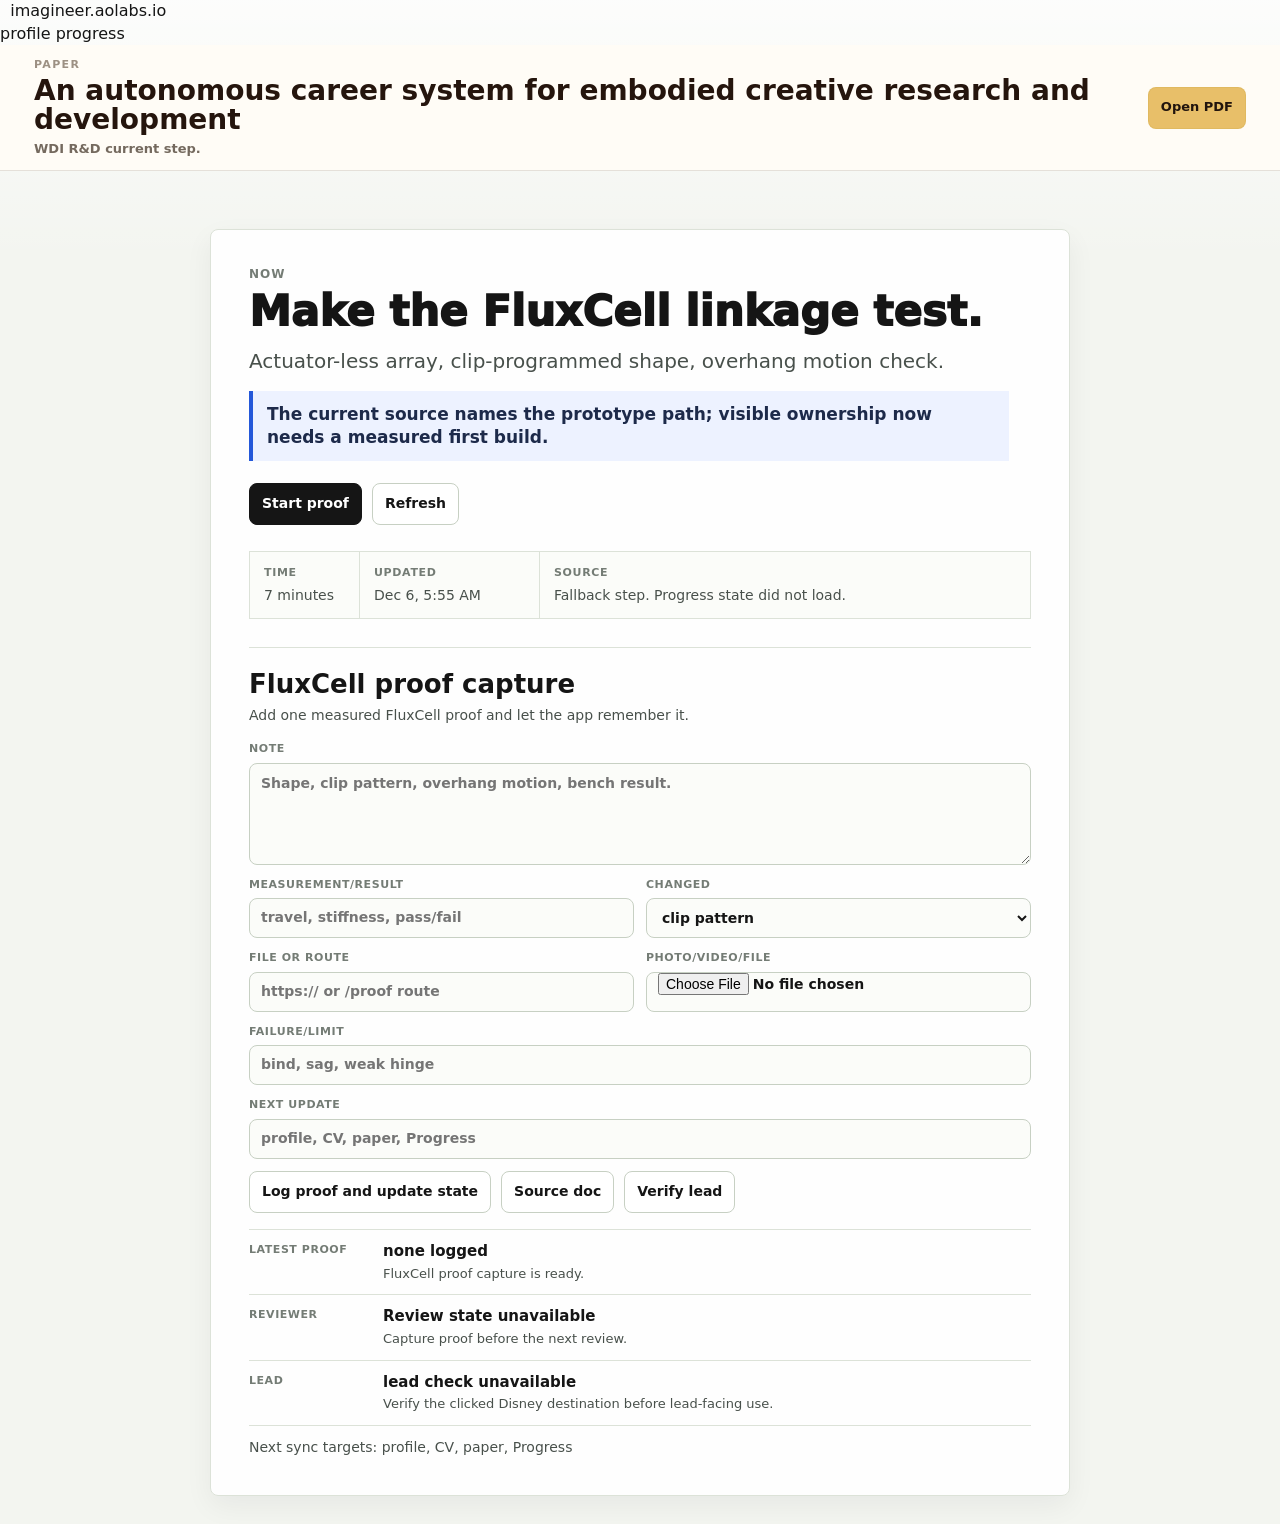
==== index.html @ 57a81f40 "Add Imagineer proof capture flow" ====
<!doctype html>
<html lang="en">
<head>
  <meta charset="utf-8">
  <meta name="viewport" content="width=device-width, initial-scale=1">
  <title>imagineer.aolabs.io</title>
  <meta name="description" content="One current proof action linking Alan's WDI R&D trajectory, money path, and car target.">
  <link rel="canonical" href="https://imagineer.aolabs.io/">
  <meta property="og:type" content="website">
  <meta property="og:site_name" content="AO Labs">
  <meta property="og:title" content="imagineer">
  <meta property="og:description" content="One current proof action linking Alan's WDI R&D path, money path, and car target.">
  <meta property="og:url" content="https://imagineer.aolabs.io/">
  <meta property="og:image" content="https://aolabs.io/previews/imagineer-20260612.png">
  <meta property="og:image:secure_url" content="https://aolabs.io/previews/imagineer-20260612.png">
  <meta property="og:image:type" content="image/png">
  <meta property="og:image:width" content="1200">
  <meta property="og:image:height" content="630">
  <meta property="og:image:alt" content="imagineer preview card.">
  <meta name="twitter:card" content="summary_large_image">
  <meta name="twitter:title" content="imagineer">
  <meta name="twitter:description" content="One current proof action linking Alan's WDI R&D path, money path, and car target.">
  <meta name="twitter:image" content="https://aolabs.io/previews/imagineer-20260612.png">
  <meta name="twitter:image:alt" content="imagineer preview card.">
  <link rel="icon" href="https://aolabs.io/icons/imagineer.svg?v=20260523-tab-icons" type="image/svg+xml">
  <link rel="stylesheet" href="https://aolabs.io/suite-header.css?v=20260516-suite-bloom">
  <link rel="stylesheet" href="./styles.css?v=20260625-proof-capture">
</head>
<body>
  <header class="suite-topbar" aria-label="imagineer navigation">
    <div class="suite-brand-cluster">
      <a class="suite-ao-home" href="https://aolabs.io/" aria-label="aolabs.io">
        <img src="https://aolabs.io/marks/ao-ink.svg?v=20260516-suite-bloom" alt="">
      </a>
      <a href="/" class="suite-app-brand" aria-label="imagineer home">
        <img class="suite-app-mark" src="https://aolabs.io/icons/imagineer.svg?v=20260509-imagineer-castle" alt="">
        <span class="suite-app-name">imagineer.aolabs.io</span>
      </a>
    </div>
    <div class="suite-topbar-actions" aria-label="imagineer actions">
      <a href="./profile.html">profile</a>
      <a href="https://progress.aolabs.io/">progress</a>
    </div>
  </header>

  <header class="paper-strip" aria-label="imagineer paper">
    <div class="paper-copy">
      <span>Paper</span>
      <strong>An autonomous career system for embodied creative research and development</strong>
      <p>WDI R&amp;D current step.</p>
    </div>
    <div class="paper-actions">
      <a class="button-link paper-button primary" href="/paper.pdf" download>Open PDF</a>
    </div>
  </header>

  <main class="shell step-shell">

    <section class="panel single-step" aria-labelledby="step-title">
      <p class="kicker">Now</p>
      <h1 id="step-title">Loading current step.</h1>
      <p id="step-body" class="step-copy">Reading Progress and Imagineer state.</p>
      <p id="step-why" class="step-why" hidden></p>
      <div class="step-actions">
        <a id="step-link" class="button-link" href="https://docs.google.com/document/d/1Ffi51WavVvaFBUQX37AbFQ4ZKGEkRlGl-NRcOVQP03c/edit">Open doc</a>
        <button id="refresh" type="button">Refresh</button>
      </div>
      <dl class="step-meta" id="step-meta" aria-label="Current basis" hidden>
        <div>
          <dt>Time</dt>
          <dd id="step-time"></dd>
        </div>
        <div>
          <dt>Updated</dt>
          <dd id="step-updated"></dd>
        </div>
        <div>
          <dt>Source</dt>
          <dd id="step-source"></dd>
        </div>
      </dl>
      <section id="life-loop" class="life-loop" aria-labelledby="life-loop-title" hidden>
        <h2 id="life-loop-title">Career proof, income path, car</h2>
        <p id="life-loop-summary"></p>
        <div id="life-loop-grid" class="life-loop-grid" aria-label="Career money car path"></div>
      </section>
      <section id="proof-capture" class="proof-capture" aria-labelledby="proof-capture-title">
        <div class="proof-capture-head">
          <h2 id="proof-capture-title">FluxCell proof capture</h2>
          <p id="proof-capture-status">Add one measured proof.</p>
        </div>
        <form id="proof-form" class="proof-form">
          <label>
            Note
            <textarea id="proof-note" rows="4" autocomplete="off" placeholder="Shape, clip pattern, overhang motion, bench result."></textarea>
          </label>
          <div class="proof-form-grid">
            <label>
              Measurement/result
              <input id="proof-measurement" autocomplete="off" placeholder="travel, stiffness, pass/fail">
            </label>
            <label>
              Changed
              <select id="proof-changed">
                <option value="clip pattern">clip pattern</option>
                <option value="overhang motion">overhang motion</option>
                <option value="shape">shape</option>
                <option value="fixture">fixture</option>
                <option value="failure mode">failure mode</option>
              </select>
            </label>
            <label>
              File or route
              <input id="proof-link" autocomplete="off" placeholder="https:// or /proof route">
            </label>
            <label>
              Photo/video/file
              <input id="proof-file" type="file" accept="image/*,video/mp4,video/quicktime,application/pdf,text/plain">
            </label>
          </div>
          <label>
            Failure/limit
            <input id="proof-failure" autocomplete="off" placeholder="bind, sag, weak hinge">
          </label>
          <label>
            Next update
            <input id="proof-next" autocomplete="off" placeholder="profile, CV, paper, Progress">
          </label>
          <div class="proof-actions">
            <button id="proof-submit" type="submit">Log proof and update state</button>
            <a id="proof-source-doc" class="button-link secondary" href="https://docs.google.com/document/d/1Ffi51WavVvaFBUQX37AbFQ4ZKGEkRlGl-NRcOVQP03c/edit">Source doc</a>
            <button id="lead-check" type="button">Verify lead</button>
          </div>
          <p id="proof-form-status" class="proof-form-status" aria-live="polite"></p>
        </form>
        <dl id="proof-state-rows" class="proof-state-rows" aria-label="Proof capture state"></dl>
        <p class="proof-sync">Next sync targets: <span id="proof-sync-targets">profile, CV, paper, Progress</span></p>
      </section>
    </section>
  </main>

  <script src="./app.js?v=20260625-proof-capture"></script>
</body>
</html>
---- styles.css ----
:root {
  color-scheme: light;
  --bg: #f3f5f0;
  --surface: #ffffff;
  --ink: #151515;
  --soft-ink: #48504b;
  --muted: #747c75;
  --line: #dce2d8;
  --line-strong: #c7d0c3;
  --accent: #2458d9;
  --accent-soft: #edf2ff;
  --ok: #24633e;
  --warn: #9b5a14;
  --radius: 8px;
  --max: 1060px;
}

* {
  box-sizing: border-box;
}

html {
  min-width: 0;
  overflow-x: hidden;
}

body {
  margin: 0;
  background:
    linear-gradient(180deg, rgba(255, 255, 255, .78), rgba(255, 255, 255, 0) 260px),
    var(--bg);
  color: var(--ink);
  font-family: Inter, ui-sans-serif, system-ui, -apple-system, BlinkMacSystemFont, "Segoe UI", sans-serif;
  line-height: 1.42;
  overflow-x: hidden;
}

body,
.shell,
.panel,
.packet {
  max-width: 100vw;
}

.suite-topbar {
  position: relative !important;
  top: auto !important;
}

a {
  color: inherit;
  text-decoration: none;
}

button,
a {
  -webkit-tap-highlight-color: transparent;
}

h1,
h2,
p,
dl,
dd {
  margin: 0;
}

.shell {
  width: min(calc(100vw - 34px), var(--max));
  margin: 0 auto;
  padding: 14px 0 28px;
}

.step-shell {
  --max: 860px;
}

.paper-strip {
  position: relative;
  z-index: 8;
  display: grid;
  grid-template-columns: minmax(0, 1fr) auto;
  align-items: center;
  gap: 22px;
  padding: 12px clamp(16px, 3vw, 34px);
  border-bottom: 1px solid rgba(92, 78, 62, .16);
  background: rgba(255, 252, 246, .98);
  color: #25150d;
}

.paper-copy {
  min-width: 0;
}

.paper-strip .paper-copy {
  max-width: 100%;
  margin-top: 0;
}

.paper-copy span {
  display: block;
  margin-bottom: 4px;
  color: rgba(95, 78, 59, .62);
  font-size: 11px;
  font-weight: 900;
  letter-spacing: .12em;
  text-transform: uppercase;
}

.paper-copy strong {
  display: block;
  color: #25150d;
  font-size: 28px;
  line-height: 1.02;
  overflow-wrap: anywhere;
}

.paper-copy p {
  max-width: min(100%, 840px);
  margin: 6px 0 0;
  color: rgba(63, 48, 35, .72);
  font-size: 13px;
  font-weight: 650;
  line-height: 1.35;
  white-space: normal;
  overflow-wrap: anywhere;
}

.paper-button.primary {
  min-height: 42px;
  border-color: rgba(214, 176, 86, .46);
  background: #e8bf69;
  color: #21140d;
  font-size: 13px;
  white-space: nowrap;
}

.topbar {
  min-height: 48px;
  display: flex;
  align-items: center;
  justify-content: space-between;
  gap: 16px;
}

.brand {
  min-width: 0;
  display: inline-flex;
  align-items: center;
  gap: 10px;
  color: var(--soft-ink);
  font-size: 14px;
  font-weight: 850;
}

.brand-row {
  min-width: 0;
  display: flex;
  align-items: center;
  gap: 10px;
}

.brand img {
  width: 32px;
  height: 32px;
  display: block;
  border-radius: var(--radius);
}

.actions,
.paper-actions {
  min-width: 0;
  display: flex;
  align-items: center;
  gap: 8px;
}

button,
.button-link {
  min-width: 0;
  max-width: 100%;
  min-height: 36px;
  display: inline-flex;
  align-items: center;
  justify-content: center;
  padding: 0 12px;
  border: 1px solid var(--line-strong);
  border-radius: var(--radius);
  background: var(--surface);
  color: var(--ink);
  font: inherit;
  font-size: 14px;
  font-weight: 800;
  cursor: pointer;
  white-space: normal;
  overflow-wrap: anywhere;
}

button:disabled {
  opacity: .58;
  cursor: wait;
}

.button-link {
  background: var(--ink);
  border-color: var(--ink);
  color: #fff;
}

.button-link.secondary {
  background: var(--surface);
  border-color: var(--line-strong);
  color: var(--ink);
}

.button-link.ao-home {
  width: 38px;
  padding: 0;
  border-color: transparent;
  background: transparent;
  box-shadow: none;
}

.button-link.ao-home img {
  width: 38px;
  height: 38px;
  display: block;
}

.panel {
  margin-top: 14px;
  padding: 22px;
  border: 1px solid var(--line);
  border-radius: var(--radius);
  background: rgba(255, 255, 255, .92);
  box-shadow: 0 10px 28px rgba(17, 24, 39, .055);
  overflow: hidden;
}

.panel * {
  min-width: 0;
}

.command-panel {
  padding: clamp(20px, 3vw, 28px);
}

.single-step {
  margin-top: 44px;
  padding: clamp(24px, 4vw, 38px);
}

.single-step h1 {
  max-width: 780px;
  margin-top: 10px;
  font-size: clamp(30px, 3.5vw, 42px);
  line-height: 1.02;
}

.step-copy {
  max-width: 720px;
  margin-top: 14px;
  color: var(--soft-ink);
  font-size: clamp(17px, 1.7vw, 20px);
  line-height: 1.35;
}

.step-why {
  max-width: 760px;
  margin-top: 16px;
  padding: 12px 14px;
  border-left: 4px solid var(--accent);
  background: var(--accent-soft);
  color: #1d2a4a;
  font-size: clamp(15px, 1.35vw, 17px);
  font-weight: 750;
  line-height: 1.35;
}

.step-actions {
  display: flex;
  flex-wrap: wrap;
  gap: 10px;
  margin-top: 22px;
}

.step-actions .button-link,
.step-actions button {
  min-height: 42px;
}

.step-meta {
  display: grid;
  grid-template-columns: 110px minmax(130px, 180px) minmax(0, 1fr);
  gap: 0;
  margin-top: 26px;
  border-top: 1px solid var(--line);
  border-left: 1px solid var(--line);
}

.step-meta div {
  min-width: 0;
  padding: 13px 14px;
  border-right: 1px solid var(--line);
  border-bottom: 1px solid var(--line);
  background: #fbfcf9;
}

.step-meta dt {
  color: var(--muted);
  font-size: 11px;
  font-weight: 900;
  letter-spacing: .06em;
  text-transform: uppercase;
}

.step-meta dd {
  margin-top: 5px;
  color: var(--soft-ink);
  font-size: 14px;
  line-height: 1.35;
  overflow-wrap: anywhere;
}

.life-loop {
  margin-top: 28px;
  padding-top: 22px;
  border-top: 1px solid var(--line);
}

.life-loop h2 {
  max-width: 760px;
  font-size: clamp(20px, 2.1vw, 26px);
  line-height: 1.12;
}

.life-loop > p {
  max-width: 760px;
  margin-top: 8px;
  color: var(--soft-ink);
  font-size: 15px;
  line-height: 1.42;
}

.life-loop-grid {
  display: grid;
  grid-template-columns: repeat(2, minmax(0, 1fr));
  margin-top: 16px;
  border-top: 1px solid var(--line);
  border-left: 1px solid var(--line);
}

.life-loop-item {
  min-width: 0;
  padding: 14px 16px;
  border-right: 1px solid var(--line);
  border-bottom: 1px solid var(--line);
  background: rgba(251, 252, 249, .7);
}

.life-loop-item span {
  color: var(--muted);
  font-size: 11px;
  font-weight: 900;
  letter-spacing: .06em;
  text-transform: uppercase;
}

.life-loop-item strong {
  display: block;
  margin-top: 6px;
  color: var(--ink);
  font-size: 17px;
  line-height: 1.2;
  font-weight: 900;
  overflow-wrap: anywhere;
}

.life-loop-item p {
  margin-top: 6px;
  color: var(--soft-ink);
  font-size: 13px;
  line-height: 1.34;
  overflow-wrap: anywhere;
}

.proof-capture {
  margin-top: 28px;
  padding-top: 22px;
  border-top: 1px solid var(--line);
}

.proof-capture-head {
  display: grid;
  grid-template-columns: minmax(0, 1fr);
  gap: 7px;
}

.proof-capture h2 {
  max-width: 760px;
  font-size: clamp(20px, 2.1vw, 26px);
  line-height: 1.12;
}

.proof-capture-head p,
.proof-sync,
.proof-form-status {
  color: var(--soft-ink);
  font-size: 14px;
  line-height: 1.4;
  overflow-wrap: anywhere;
}

.proof-form {
  display: grid;
  gap: 12px;
  margin-top: 16px;
}

.proof-form label {
  display: grid;
  gap: 6px;
  color: var(--muted);
  font-size: 11px;
  font-weight: 900;
  letter-spacing: .05em;
  text-transform: uppercase;
}

.proof-form input,
.proof-form textarea,
.proof-form select {
  width: 100%;
  min-width: 0;
  border: 1px solid var(--line-strong);
  border-radius: var(--radius);
  background: #fbfcf9;
  color: var(--ink);
  font: inherit;
  font-size: 14px;
  font-weight: 650;
  letter-spacing: 0;
  text-transform: none;
}

.proof-form input,
.proof-form select {
  min-height: 40px;
  padding: 0 11px;
}

.proof-form textarea {
  resize: vertical;
  min-height: 96px;
  padding: 10px 11px;
}

.proof-form-grid {
  display: grid;
  grid-template-columns: repeat(2, minmax(0, 1fr));
  gap: 12px;
}

.proof-actions {
  display: flex;
  flex-wrap: wrap;
  gap: 10px;
  align-items: center;
}

.proof-actions button,
.proof-actions .button-link {
  min-height: 42px;
}

.proof-form-status:empty {
  display: none;
}

.proof-state-rows {
  display: grid;
  margin-top: 16px;
  border-top: 1px solid var(--line);
}

.proof-state-rows div {
  display: grid;
  grid-template-columns: 120px minmax(0, 1fr);
  gap: 14px;
  padding: 12px 0;
  border-bottom: 1px solid var(--line);
}

.proof-state-rows dt {
  color: var(--muted);
  font-size: 11px;
  font-weight: 900;
  letter-spacing: .05em;
  text-transform: uppercase;
}

.proof-state-rows dd {
  margin: 0;
  display: grid;
  gap: 4px;
}

.proof-state-rows strong {
  color: var(--ink);
  font-size: 15px;
  line-height: 1.25;
  overflow-wrap: anywhere;
}

.proof-state-rows span {
  color: var(--soft-ink);
  font-size: 13px;
  line-height: 1.35;
  overflow-wrap: anywhere;
}

.proof-sync {
  margin-top: 12px;
}

.hero-grid {
  display: grid;
  grid-template-columns: minmax(0, 1fr) minmax(190px, 230px);
  gap: clamp(18px, 3vw, 30px);
  align-items: start;
}

.readout-copy {
  max-width: min(100%, 880px);
  margin-top: 12px;
  color: var(--soft-ink);
  font-size: clamp(15px, 1.25vw, 18px);
  line-height: 1.4;
  overflow-wrap: anywhere;
  word-break: normal;
}

.readiness-card {
  display: grid;
  gap: 8px;
  padding: 14px;
  border: 1px solid var(--line);
  border-radius: var(--radius);
  background: #fbfcf9;
}

.readiness-card span,
.truth-grid span,
.lane-top span {
  color: var(--muted);
  font-size: 12px;
  font-weight: 900;
  letter-spacing: .06em;
  text-transform: uppercase;
}

.readiness-card strong {
  color: var(--accent);
  font-size: clamp(38px, 4.2vw, 54px);
  line-height: .92;
  font-weight: 950;
}

.readiness-card p,
.readiness-card small {
  color: var(--soft-ink);
  font-size: 13px;
  line-height: 1.3;
}

.truth-grid {
  display: grid;
  grid-template-columns: repeat(4, minmax(0, 1fr));
  gap: 0;
  margin-top: 22px;
  border-top: 1px solid var(--line);
  border-left: 1px solid var(--line);
}

.truth-grid article {
  min-width: 0;
  padding: 14px 16px;
  border-right: 1px solid var(--line);
  border-bottom: 1px solid var(--line);
  background: rgba(251, 252, 249, .64);
}

.truth-grid strong {
  display: block;
  margin-top: 8px;
  font-size: 20px;
  line-height: 1.15;
  font-weight: 920;
  overflow-wrap: anywhere;
}

.truth-grid p {
  margin-top: 6px;
  color: var(--soft-ink);
  font-size: 13px;
  line-height: 1.3;
  overflow-wrap: anywhere;
}

.lane-grid {
  display: grid;
  grid-template-columns: repeat(3, minmax(0, 1fr));
  gap: 14px;
}

.lane-card {
  min-width: 0;
  padding: 18px;
  border: 1px solid var(--line);
  border-radius: var(--radius);
  background: #fbfcf9;
}

.lane-card.thin {
  border-color: #d9c3a4;
}

.lane-card.building {
  border-color: #c9d3ea;
}

.lane-card.strong {
  border-color: #bdd4c4;
}

.lane-top {
  display: grid;
  grid-template-columns: minmax(0, 1fr) auto;
  gap: 12px;
  align-items: start;
}

.lane-top strong {
  color: var(--accent);
  font-size: 32px;
  line-height: .9;
  font-weight: 950;
}

.lane-card p {
  margin-top: 12px;
  color: var(--ink);
  font-size: 16px;
  font-weight: 780;
  line-height: 1.32;
  overflow-wrap: anywhere;
}

.lane-card dl {
  display: grid;
  gap: 12px;
  margin-top: 16px;
}

.lane-card dt {
  color: var(--muted);
  font-size: 11px;
  font-weight: 900;
  letter-spacing: .05em;
  text-transform: uppercase;
}

.lane-card dd {
  margin-top: 3px;
  color: var(--soft-ink);
  font-size: 14px;
  line-height: 1.38;
  overflow-wrap: anywhere;
}

.report-panel {
  padding-top: 30px;
}

.report-layout {
  display: grid;
  grid-template-columns: minmax(0, 1fr) auto;
  gap: 28px;
  align-items: start;
  padding-bottom: 22px;
  border-bottom: 1px solid var(--line);
}

.kicker {
  color: var(--muted);
  font-size: 12px;
  font-weight: 900;
  letter-spacing: .08em;
  line-height: 1.15;
  text-transform: uppercase;
}

h1 {
  margin-top: 6px;
  font-size: clamp(28px, 3vw, 38px);
  line-height: 1.04;
  font-weight: 930;
  letter-spacing: 0;
  overflow-wrap: anywhere;
}

h2 {
  font-size: 18px;
  line-height: 1.2;
  font-weight: 880;
  letter-spacing: 0;
}

.meta-line {
  margin-top: 10px;
  color: var(--muted);
  font-size: 13px;
  font-weight: 760;
}

.verdict {
  max-width: 850px;
  margin-top: 14px;
  font-size: clamp(18px, 2vw, 24px);
  line-height: 1.15;
  font-weight: 900;
  letter-spacing: 0;
  overflow-wrap: anywhere;
}

.report-summary {
  max-width: 860px;
  margin-top: 14px;
  color: var(--soft-ink);
  font-size: 16px;
  overflow-wrap: anywhere;
}

.score-stack {
  width: 210px;
  display: grid;
  gap: 10px;
}

.score-stack div {
  padding: 14px;
  border: 1px solid var(--line);
  border-radius: var(--radius);
  background: #fbfcf9;
}

.score-stack span {
  display: block;
  color: var(--muted);
  font-size: 12px;
  font-weight: 850;
  text-transform: uppercase;
}

.score-stack strong {
  display: block;
  margin-top: 5px;
  color: var(--accent);
  font-size: 34px;
  line-height: .95;
  font-weight: 950;
}

.score-stack em {
  display: block;
  margin-top: 8px;
  color: var(--soft-ink);
  font-size: 12px;
  font-style: normal;
  line-height: 1.28;
}

.report-focus {
  display: grid;
  grid-template-columns: minmax(0, .95fr) minmax(0, 1.05fr);
  gap: 0;
  border-bottom: 1px solid var(--line);
}

.report-focus article {
  min-width: 0;
  padding: 20px 24px 20px 0;
  border-right: 1px solid var(--line);
}

.report-focus article + article {
  padding-right: 0;
  padding-left: 24px;
  border-right: 0;
}

.report-focus span,
.state-row > span,
.metrics dt {
  color: var(--muted);
  font-size: 12px;
  font-weight: 900;
  letter-spacing: .05em;
  text-transform: uppercase;
}

.report-focus p {
  margin-top: 8px;
  color: var(--soft-ink);
  font-size: 15px;
  overflow-wrap: anywhere;
}

.report-focus h2 {
  margin-top: 8px;
}

.report-focus small {
  display: block;
  margin-top: 8px;
  color: var(--muted);
  font-size: 13px;
  overflow-wrap: anywhere;
}

.report-explainer {
  padding: 14px 0;
  border-bottom: 1px solid var(--line);
  color: var(--soft-ink);
  font-size: 14px;
  line-height: 1.5;
}

.report-explainer b {
  color: var(--ink);
  font-weight: 900;
}

.report-lists {
  display: grid;
  grid-template-columns: repeat(3, minmax(0, 1fr));
  gap: 24px;
  padding-top: 20px;
}

.report-lists article {
  min-width: 0;
}

.report-lists ul {
  margin: 10px 0 0;
  padding-left: 18px;
  color: var(--soft-ink);
  font-size: 14px;
}

.report-lists li + li {
  margin-top: 7px;
}

.section-head {
  display: flex;
  align-items: baseline;
  justify-content: space-between;
  gap: 14px;
  margin-bottom: 16px;
}

.section-head span {
  color: var(--muted);
  font-size: 12px;
  font-weight: 760;
  text-align: right;
}

.status-grid {
  border-top: 1px solid var(--line);
}

.state-row {
  display: grid;
  grid-template-columns: 145px minmax(0, .8fr) minmax(240px, 1fr);
  gap: 18px;
  align-items: baseline;
  min-height: 56px;
  padding: 14px 0;
  border-bottom: 1px solid var(--line);
}

.state-row strong {
  min-width: 0;
  font-size: 18px;
  line-height: 1.25;
  font-weight: 850;
  overflow-wrap: anywhere;
}

.state-row em {
  min-width: 0;
  color: var(--soft-ink);
  font-size: 14px;
  font-style: normal;
  overflow-wrap: anywhere;
}

.metrics {
  display: grid;
  grid-template-columns: repeat(4, minmax(0, 1fr));
  gap: 0;
  padding: 18px 0;
  border-bottom: 1px solid var(--line);
}

.metrics div {
  min-width: 0;
  padding: 0 18px;
  border-left: 1px solid var(--line);
}

.metrics div:first-child {
  padding-left: 0;
  border-left: 0;
}

.metrics dd {
  margin-top: 7px;
  color: var(--accent);
  font-size: 26px;
  line-height: 1;
  font-weight: 940;
}

.signals {
  padding-top: 20px;
}

.signals-note {
  max-width: 760px;
  margin: 4px 0 14px;
  color: var(--muted);
  font-size: 13px;
  line-height: 1.45;
}

.dimensions {
  display: grid;
  grid-template-columns: repeat(2, minmax(0, 1fr));
  gap: 14px;
  margin-top: 12px;
}

.dimension-card {
  min-width: 0;
  padding: 15px;
  border: 1px solid var(--line);
  border-radius: var(--radius);
  background: #fbfcf9;
}

.dimension-top {
  display: grid;
  grid-template-columns: minmax(0, 1fr) auto;
  gap: 12px;
  align-items: baseline;
}

.dimension-top strong {
  min-width: 0;
  color: var(--ink);
  font-size: 15px;
  line-height: 1.2;
  font-weight: 850;
  overflow-wrap: anywhere;
}

.dimension-top span {
  color: var(--accent);
  font-size: 22px;
  line-height: 1;
  font-weight: 930;
}

.bar {
  height: 7px;
  margin: 12px 0;
  overflow: hidden;
  border-radius: 999px;
  background: #edf0ea;
}

.bar i {
  width: var(--score);
  height: 100%;
  display: block;
  border-radius: inherit;
  background: var(--accent);
}

.dimension-card p {
  color: var(--soft-ink);
  font-size: 13px;
  overflow-wrap: anywhere;
}

.dimension-card p + p {
  margin-top: 8px;
}

.dimension-card b {
  display: block;
  margin-bottom: 2px;
  color: var(--muted);
  font-size: 11px;
  font-weight: 900;
  letter-spacing: .04em;
  text-transform: uppercase;
}

.paper-panel {
  display: grid;
  grid-template-columns: minmax(0, 1fr) auto;
  gap: 16px;
  align-items: center;
}

.paper-panel h2 {
  max-width: 760px;
  margin-top: 6px;
  font-size: clamp(20px, 2.1vw, 26px);
  line-height: 1.12;
  overflow-wrap: anywhere;
}

.paper-copy {
  max-width: 760px;
  margin-top: 10px;
  color: var(--soft-ink);
  font-size: 15px;
}

.is-ok {
  color: var(--ok) !important;
}

.is-warn {
  color: var(--warn) !important;
}

.packet {
  margin-top: 14px;
  padding: 24px;
  border: 1px solid var(--line);
  border-radius: var(--radius);
  background: rgba(255, 255, 255, .92);
  box-shadow: 0 16px 44px rgba(17, 24, 39, .07);
}

.packet * {
  min-width: 0;
}

.packet-hero {
  padding-bottom: 18px;
  border-bottom: 1px solid var(--line);
}

.profile-meta {
  display: flex;
  flex-wrap: wrap;
  gap: 8px 14px;
  margin-top: 12px;
  color: var(--muted);
  font-size: 13px;
  font-weight: 760;
}

.profile-meta span {
  min-width: 0;
}

.live-grid {
  display: grid;
  grid-template-columns: repeat(2, minmax(0, 1fr));
  border-top: 1px solid var(--line);
  border-left: 1px solid var(--line);
  background: #fbfcf9;
}

.live-grid div {
  min-width: 0;
  padding: 14px 16px;
  border-right: 1px solid var(--line);
  border-bottom: 1px solid var(--line);
}

.live-grid strong,
.live-grid span {
  display: block;
}

.live-grid strong {
  color: var(--ink);
  font-size: 15px;
  line-height: 1.2;
}

.live-grid span {
  margin-top: 5px;
  color: var(--soft-ink);
  font-size: 14px;
  line-height: 1.35;
}

.packet-section {
  display: grid;
  grid-template-columns: 190px minmax(0, 1fr);
  gap: 22px;
  padding: 18px 0;
  border-bottom: 1px solid var(--line);
}

.packet-section:last-child {
  padding-bottom: 0;
  border-bottom: 0;
}

.packet-head span {
  display: block;
  color: var(--muted);
  font-size: 12px;
  font-weight: 900;
  letter-spacing: .05em;
  line-height: 1.15;
  text-transform: uppercase;
}

.packet-head h2 {
  margin-top: 8px;
  font-size: 18px;
  line-height: 1.15;
}

.packet-grid {
  display: grid;
  grid-template-columns: minmax(0, .85fr) minmax(260px, 1fr);
  gap: 24px;
}

.packet p,
.packet li,
.fit-table span {
  color: var(--soft-ink);
  font-size: 15px;
  overflow-wrap: anywhere;
}

.packet ul {
  margin: 0;
  padding-left: 18px;
}

.packet li + li {
  margin-top: 7px;
}

.fit-table {
  display: grid;
  border-top: 1px solid var(--line);
}

.fit-table div {
  display: grid;
  grid-template-columns: 190px minmax(0, 1fr);
  gap: 18px;
  padding: 14px 0;
  border-bottom: 1px solid var(--line);
}

.fit-table div:last-child {
  border-bottom: 0;
}

.fit-table strong {
  font-size: 15px;
}

.review-note {
  display: grid;
  gap: 12px;
  padding: 16px;
  border: 1px solid var(--line);
  border-radius: var(--radius);
  background: #fbfcf9;
}

.sources a {
  color: var(--accent);
  font-weight: 760;
}

@media (max-width: 900px) {
  .paper-strip {
    grid-template-columns: 1fr;
    align-items: start;
  }

  .panel,
  .packet {
    padding: 18px;
  }

  .report-layout,
  .hero-grid,
  .report-focus,
  .paper-panel,
  .packet-section,
  .packet-grid,
  .live-grid {
    grid-template-columns: 1fr;
  }

  .score-stack {
    width: 100%;
    grid-template-columns: repeat(2, minmax(0, 1fr));
  }

  .report-focus article,
  .report-focus article + article {
    padding: 18px 0;
    border-right: 0;
  }

  .report-focus article + article {
    border-top: 1px solid var(--line);
  }

  .report-lists,
  .dimensions,
  .truth-grid,
  .lane-grid {
    grid-template-columns: 1fr;
  }

  .truth-grid {
    border-left: 0;
  }

  .truth-grid article {
    border-left: 1px solid var(--line);
  }

  .state-row {
    grid-template-columns: 115px minmax(0, 1fr);
  }

  .step-meta {
    grid-template-columns: 1fr;
    border-left: 0;
  }

  .step-meta div {
    border-left: 1px solid var(--line);
  }

  .life-loop-grid {
    grid-template-columns: 1fr;
    border-left: 0;
  }

  .life-loop-item {
    border-left: 1px solid var(--line);
  }

  .proof-form-grid {
    grid-template-columns: 1fr;
  }

  .state-row em {
    grid-column: 2;
  }

  .metrics {
    grid-template-columns: repeat(2, minmax(0, 1fr));
    row-gap: 16px;
  }

  .metrics div:nth-child(3) {
    padding-left: 0;
    border-left: 0;
  }

  .paper-actions {
    justify-content: flex-start;
  }
}

@media (max-width: 560px) {
  .paper-copy strong {
    font-size: 22px;
    line-height: 1.06;
  }

  .paper-button.primary {
    width: 100%;
  }

  .shell {
    width: min(100%, 368px);
    margin: 0 auto;
    padding: 12px 11px 28px;
  }

  .topbar,
  .actions {
    align-items: stretch;
  }

  .topbar {
    flex-direction: column;
  }

  .brand,
  .actions,
  .actions > *:not(.ao-home),
  .paper-actions,
  .paper-actions > * {
    width: 100%;
  }

  .actions .ao-home {
    width: 100%;
  }

  .actions,
  .paper-actions {
    width: 100%;
    display: grid;
    grid-template-columns: 1fr;
  }

  .actions > *,
  .paper-actions > * {
    min-width: 0;
  }

  button,
  .button-link {
    min-height: 40px;
  }

  .panel,
  .packet {
    margin-top: 12px;
    padding: 18px;
    width: 100%;
  }

  h1 {
    font-size: clamp(24px, 6.2vw, 26px);
  }

  .single-step {
    margin-top: 20px;
    padding: 20px;
  }

  .single-step h1 {
    font-size: 30px;
  }

  .step-copy {
    font-size: 18px;
  }

  .step-actions {
    display: grid;
    grid-template-columns: 1fr;
  }

  .proof-actions {
    display: grid;
    grid-template-columns: 1fr;
  }

  .proof-state-rows div {
    grid-template-columns: 1fr;
    gap: 4px;
  }

  .packet h1 {
    font-size: 26px;
    line-height: 1.05;
    word-break: break-word;
  }

  .verdict {
    font-size: 20px;
  }

  .score-stack,
  .state-row,
  .fit-table div {
    grid-template-columns: 1fr;
    gap: 6px;
  }

  .state-row em {
    grid-column: auto;
  }

  .metrics {
    grid-template-columns: 1fr;
    gap: 0;
  }

  .metrics div,
  .metrics div:nth-child(3) {
    padding: 12px 0;
    border-top: 1px solid var(--line);
    border-left: 0;
  }

  .metrics div:first-child {
    border-top: 0;
  }

  .section-head {
    display: block;
  }

  .section-head span {
    display: block;
    margin-top: 4px;
    text-align: left;
  }

  .profile-meta {
    display: grid;
    grid-template-columns: 1fr;
  }
}
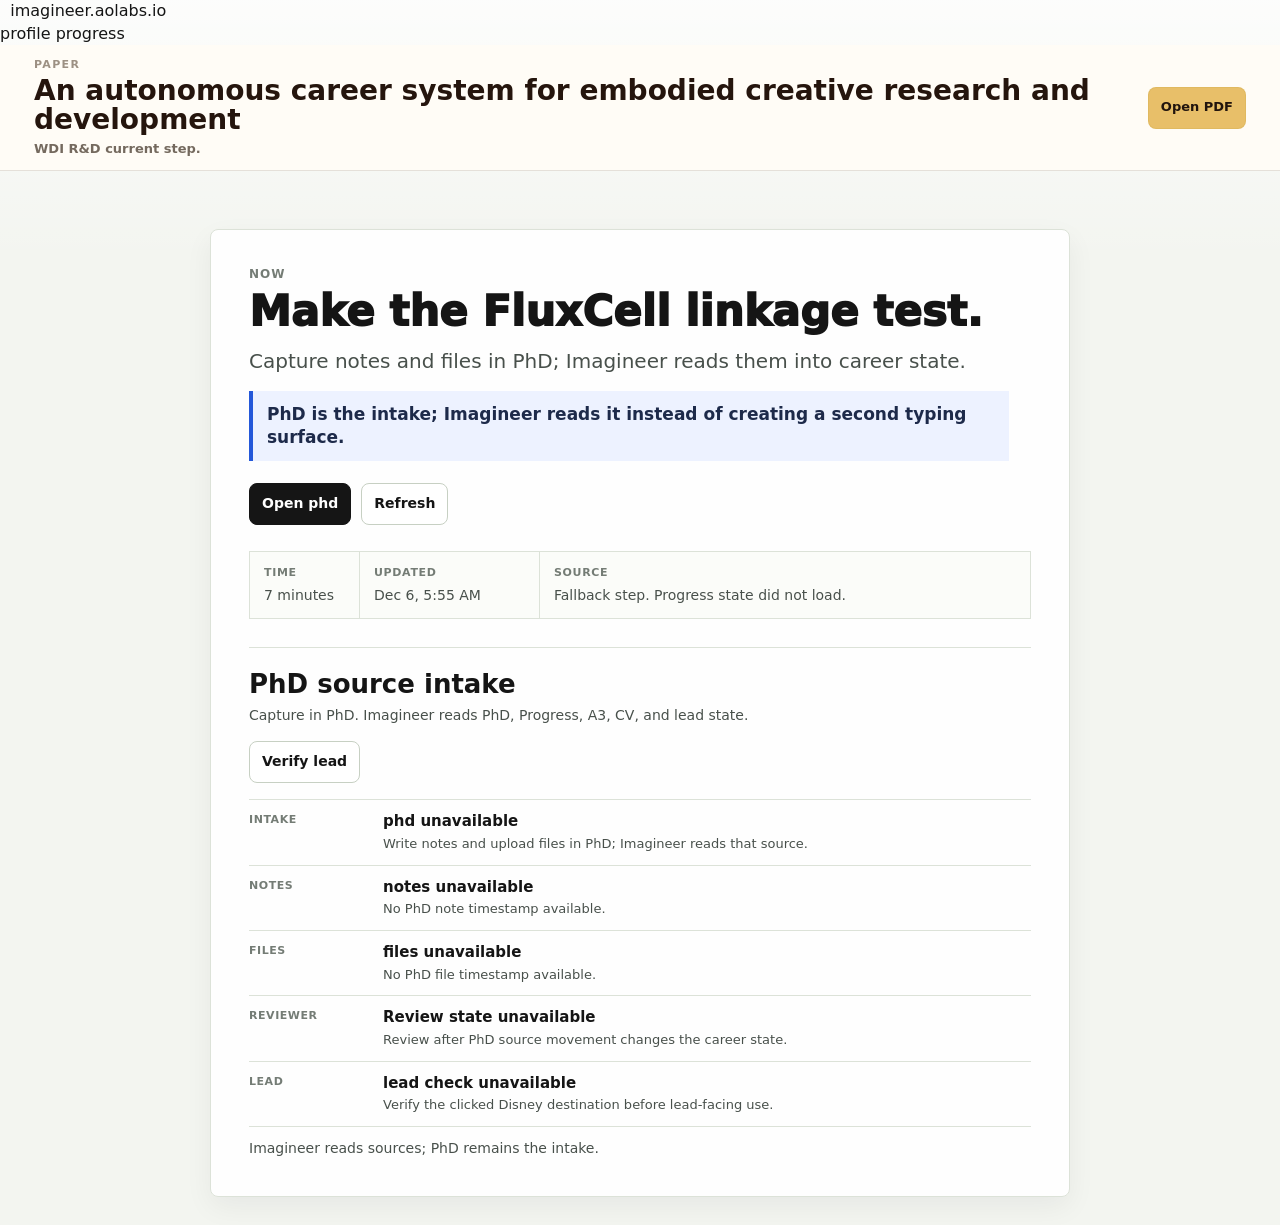
==== commit 8d32056a: "Make Imagineer read PhD source intake" ====
--- a/index.html
+++ b/index.html
@@ -4,12 +4,12 @@
   <meta charset="utf-8">
   <meta name="viewport" content="width=device-width, initial-scale=1">
   <title>imagineer.aolabs.io</title>
-  <meta name="description" content="One current proof action linking Alan's WDI R&D trajectory, money path, and car target.">
+  <meta name="description" content="One current source-read linking Alan's WDI R&D trajectory, money path, and car target.">
   <link rel="canonical" href="https://imagineer.aolabs.io/">
   <meta property="og:type" content="website">
   <meta property="og:site_name" content="AO Labs">
   <meta property="og:title" content="imagineer">
-  <meta property="og:description" content="One current proof action linking Alan's WDI R&D path, money path, and car target.">
+  <meta property="og:description" content="One current source-read linking Alan's WDI R&D path, money path, and car target.">
   <meta property="og:url" content="https://imagineer.aolabs.io/">
   <meta property="og:image" content="https://aolabs.io/previews/imagineer-20260612.png">
   <meta property="og:image:secure_url" content="https://aolabs.io/previews/imagineer-20260612.png">
@@ -19,12 +19,12 @@
   <meta property="og:image:alt" content="imagineer preview card.">
   <meta name="twitter:card" content="summary_large_image">
   <meta name="twitter:title" content="imagineer">
-  <meta name="twitter:description" content="One current proof action linking Alan's WDI R&D path, money path, and car target.">
+  <meta name="twitter:description" content="One current source-read linking Alan's WDI R&D path, money path, and car target.">
   <meta name="twitter:image" content="https://aolabs.io/previews/imagineer-20260612.png">
   <meta name="twitter:image:alt" content="imagineer preview card.">
   <link rel="icon" href="https://aolabs.io/icons/imagineer.svg?v=20260523-tab-icons" type="image/svg+xml">
   <link rel="stylesheet" href="https://aolabs.io/suite-header.css?v=20260516-suite-bloom">
-  <link rel="stylesheet" href="./styles.css?v=20260625-proof-capture">
+  <link rel="stylesheet" href="./styles.css?v=20260625-phd-source-intake">
 </head>
 <body>
   <header class="suite-topbar" aria-label="imagineer navigation">
@@ -80,65 +80,25 @@
         </div>
       </dl>
       <section id="life-loop" class="life-loop" aria-labelledby="life-loop-title" hidden>
-        <h2 id="life-loop-title">Career proof, income path, car</h2>
+        <h2 id="life-loop-title">Career source, income path, car</h2>
         <p id="life-loop-summary"></p>
         <div id="life-loop-grid" class="life-loop-grid" aria-label="Career money car path"></div>
       </section>
-      <section id="proof-capture" class="proof-capture" aria-labelledby="proof-capture-title">
-        <div class="proof-capture-head">
-          <h2 id="proof-capture-title">FluxCell proof capture</h2>
-          <p id="proof-capture-status">Add one measured proof.</p>
+      <section id="source-intake" class="source-intake" aria-labelledby="source-intake-title">
+        <div class="source-intake-head">
+          <h2 id="source-intake-title">PhD source intake</h2>
+          <p id="source-intake-status">Reading PhD, Progress, A3, CV, and lead state.</p>
         </div>
-        <form id="proof-form" class="proof-form">
-          <label>
-            Note
-            <textarea id="proof-note" rows="4" autocomplete="off" placeholder="Shape, clip pattern, overhang motion, bench result."></textarea>
-          </label>
-          <div class="proof-form-grid">
-            <label>
-              Measurement/result
-              <input id="proof-measurement" autocomplete="off" placeholder="travel, stiffness, pass/fail">
-            </label>
-            <label>
-              Changed
-              <select id="proof-changed">
-                <option value="clip pattern">clip pattern</option>
-                <option value="overhang motion">overhang motion</option>
-                <option value="shape">shape</option>
-                <option value="fixture">fixture</option>
-                <option value="failure mode">failure mode</option>
-              </select>
-            </label>
-            <label>
-              File or route
-              <input id="proof-link" autocomplete="off" placeholder="https:// or /proof route">
-            </label>
-            <label>
-              Photo/video/file
-              <input id="proof-file" type="file" accept="image/*,video/mp4,video/quicktime,application/pdf,text/plain">
-            </label>
-          </div>
-          <label>
-            Failure/limit
-            <input id="proof-failure" autocomplete="off" placeholder="bind, sag, weak hinge">
-          </label>
-          <label>
-            Next update
-            <input id="proof-next" autocomplete="off" placeholder="profile, CV, paper, Progress">
-          </label>
-          <div class="proof-actions">
-            <button id="proof-submit" type="submit">Log proof and update state</button>
-            <a id="proof-source-doc" class="button-link secondary" href="https://docs.google.com/document/d/1Ffi51WavVvaFBUQX37AbFQ4ZKGEkRlGl-NRcOVQP03c/edit">Source doc</a>
-            <button id="lead-check" type="button">Verify lead</button>
-          </div>
-          <p id="proof-form-status" class="proof-form-status" aria-live="polite"></p>
-        </form>
-        <dl id="proof-state-rows" class="proof-state-rows" aria-label="Proof capture state"></dl>
-        <p class="proof-sync">Next sync targets: <span id="proof-sync-targets">profile, CV, paper, Progress</span></p>
+        <div class="source-actions">
+          <button id="lead-check" type="button">Verify lead</button>
+        </div>
+        <p id="source-status" class="source-status" aria-live="polite"></p>
+        <dl id="source-state-rows" class="source-state-rows" aria-label="Source intake state"></dl>
+        <p class="source-sync">Imagineer reads sources; PhD remains the intake.</p>
       </section>
     </section>
   </main>
 
-  <script src="./app.js?v=20260625-proof-capture"></script>
+  <script src="./app.js?v=20260625-phd-source-intake"></script>
 </body>
 </html>
--- a/styles.css
+++ b/styles.css
@@ -384,42 +384,65 @@
   overflow-wrap: anywhere;
 }
 
-.proof-capture {
+.source-intake {
   margin-top: 28px;
   padding-top: 22px;
   border-top: 1px solid var(--line);
 }
 
-.proof-capture-head {
+.source-intake-head {
   display: grid;
   grid-template-columns: minmax(0, 1fr);
   gap: 7px;
 }
 
-.proof-capture h2 {
+.source-intake h2 {
   max-width: 760px;
   font-size: clamp(20px, 2.1vw, 26px);
   line-height: 1.12;
 }
 
-.proof-capture-head p,
-.proof-sync,
-.proof-form-status {
+.source-intake-head p,
+.source-sync,
+.source-status {
   color: var(--soft-ink);
   font-size: 14px;
   line-height: 1.4;
   overflow-wrap: anywhere;
 }
 
-.proof-form {
-  display: grid;
-  gap: 12px;
+.source-actions {
   margin-top: 16px;
-}
-
-.proof-form label {
-  display: grid;
-  gap: 6px;
+  display: flex;
+  flex-wrap: wrap;
+  gap: 10px;
+  align-items: center;
+}
+
+.source-actions button,
+.source-actions .button-link {
+  min-height: 42px;
+}
+
+.source-status:empty {
+  display: none;
+}
+
+.source-state-rows {
+  display: grid;
+  margin-top: 16px;
+  border-top: 1px solid var(--line);
+}
+
+.source-state-rows div {
+  display: grid;
+  grid-template-columns: 120px minmax(0, 1fr);
+  gap: 14px;
+  padding: 12px 0;
+  border-bottom: 1px solid var(--line);
+}
+
+.source-state-rows dt {
   color: var(--muted);
   font-size: 11px;
   font-weight: 900;
@@ -427,99 +450,27 @@
   text-transform: uppercase;
 }
 
-.proof-form input,
-.proof-form textarea,
-.proof-form select {
-  width: 100%;
-  min-width: 0;
-  border: 1px solid var(--line-strong);
-  border-radius: var(--radius);
-  background: #fbfcf9;
-  color: var(--ink);
-  font: inherit;
-  font-size: 14px;
-  font-weight: 650;
-  letter-spacing: 0;
-  text-transform: none;
-}
-
-.proof-form input,
-.proof-form select {
-  min-height: 40px;
-  padding: 0 11px;
-}
-
-.proof-form textarea {
-  resize: vertical;
-  min-height: 96px;
-  padding: 10px 11px;
-}
-
-.proof-form-grid {
-  display: grid;
-  grid-template-columns: repeat(2, minmax(0, 1fr));
-  gap: 12px;
-}
-
-.proof-actions {
-  display: flex;
-  flex-wrap: wrap;
-  gap: 10px;
-  align-items: center;
-}
-
-.proof-actions button,
-.proof-actions .button-link {
-  min-height: 42px;
-}
-
-.proof-form-status:empty {
-  display: none;
-}
-
-.proof-state-rows {
-  display: grid;
-  margin-top: 16px;
-  border-top: 1px solid var(--line);
-}
-
-.proof-state-rows div {
-  display: grid;
-  grid-template-columns: 120px minmax(0, 1fr);
-  gap: 14px;
-  padding: 12px 0;
-  border-bottom: 1px solid var(--line);
-}
-
-.proof-state-rows dt {
-  color: var(--muted);
-  font-size: 11px;
-  font-weight: 900;
-  letter-spacing: .05em;
-  text-transform: uppercase;
-}
-
-.proof-state-rows dd {
+.source-state-rows dd {
   margin: 0;
   display: grid;
   gap: 4px;
 }
 
-.proof-state-rows strong {
+.source-state-rows strong {
   color: var(--ink);
   font-size: 15px;
   line-height: 1.25;
   overflow-wrap: anywhere;
 }
 
-.proof-state-rows span {
+.source-state-rows span {
   color: var(--soft-ink);
   font-size: 13px;
   line-height: 1.35;
   overflow-wrap: anywhere;
 }
 
-.proof-sync {
+.source-sync {
   margin-top: 12px;
 }
 
@@ -1276,10 +1227,6 @@
     border-left: 1px solid var(--line);
   }
 
-  .proof-form-grid {
-    grid-template-columns: 1fr;
-  }
-
   .state-row em {
     grid-column: 2;
   }
@@ -1382,12 +1329,12 @@
     grid-template-columns: 1fr;
   }
 
-  .proof-actions {
+  .source-actions {
     display: grid;
     grid-template-columns: 1fr;
   }
 
-  .proof-state-rows div {
+  .source-state-rows div {
     grid-template-columns: 1fr;
     gap: 4px;
   }
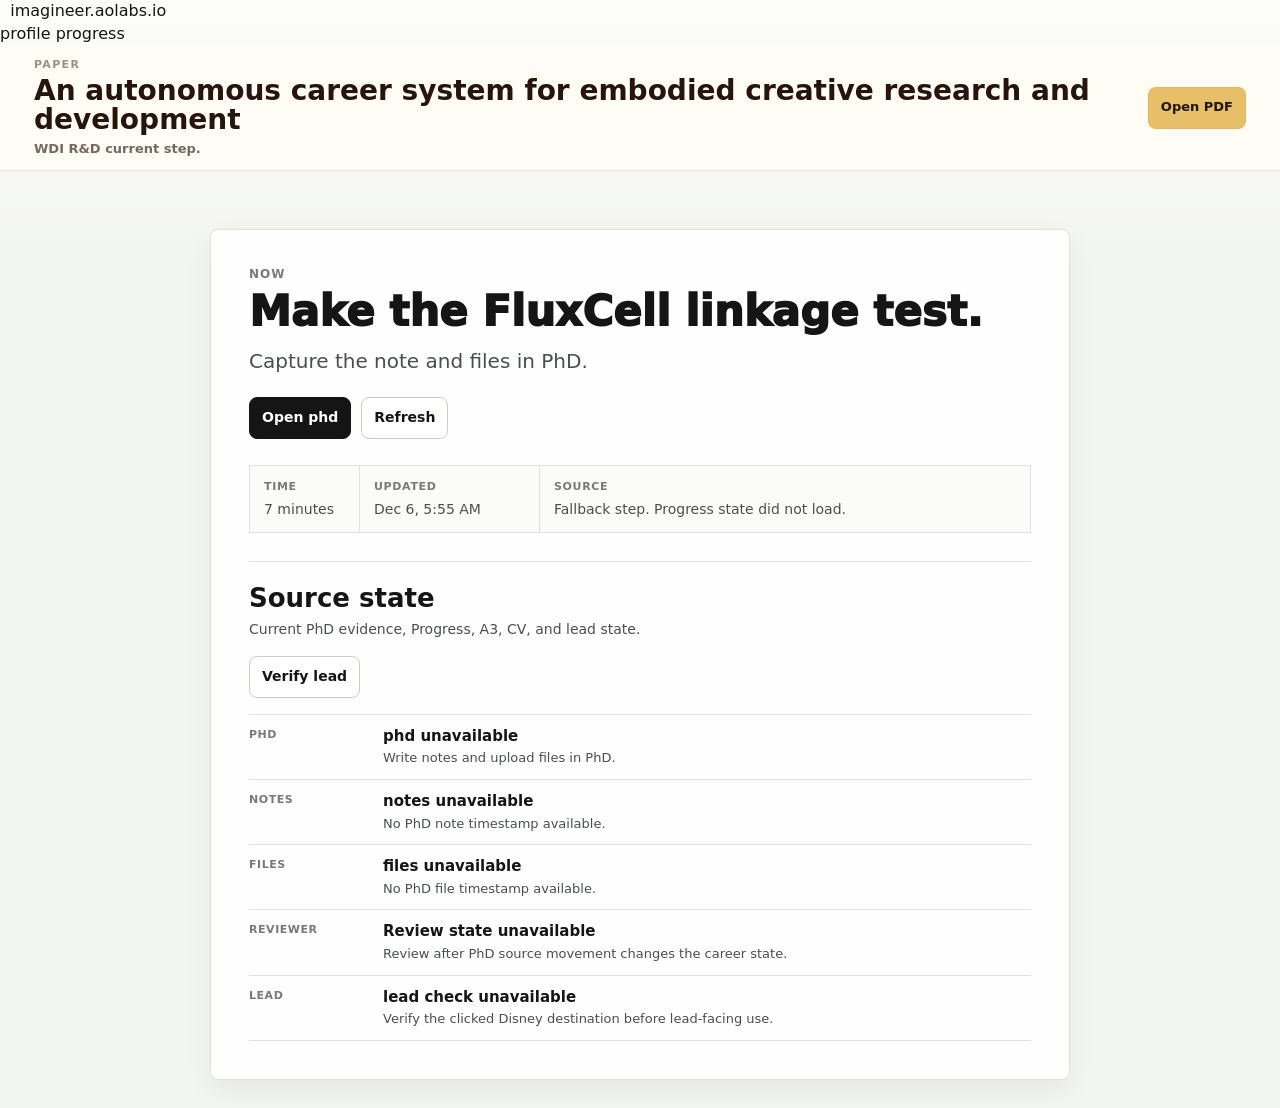
==== commit 00401358: "Remove Imagineer process-routing banner" ====
--- a/index.html
+++ b/index.html
@@ -86,19 +86,18 @@
       </section>
       <section id="source-intake" class="source-intake" aria-labelledby="source-intake-title">
         <div class="source-intake-head">
-          <h2 id="source-intake-title">PhD source intake</h2>
-          <p id="source-intake-status">Reading PhD, Progress, A3, CV, and lead state.</p>
+          <h2 id="source-intake-title">Source state</h2>
+          <p id="source-intake-status">Reading current evidence.</p>
         </div>
         <div class="source-actions">
           <button id="lead-check" type="button">Verify lead</button>
         </div>
         <p id="source-status" class="source-status" aria-live="polite"></p>
         <dl id="source-state-rows" class="source-state-rows" aria-label="Source intake state"></dl>
-        <p class="source-sync">Imagineer reads sources; PhD remains the intake.</p>
       </section>
     </section>
   </main>
 
-  <script src="./app.js?v=20260625-phd-source-intake"></script>
+  <script src="./app.js?v=20260625-process-message-routing"></script>
 </body>
 </html>
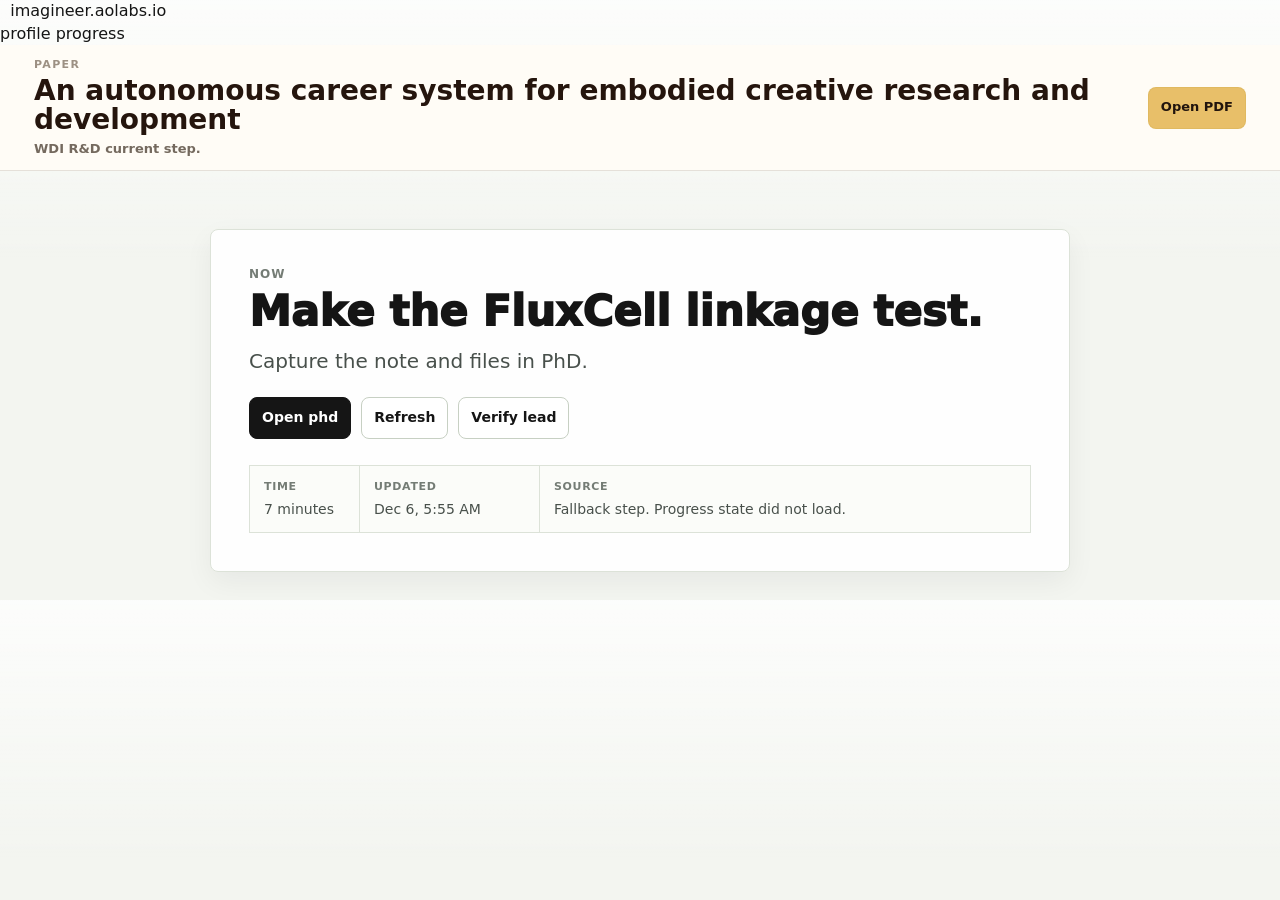
==== commit f06d852d: "Remove Imagineer source-state surface" ====
--- a/index.html
+++ b/index.html
@@ -24,7 +24,7 @@
   <meta name="twitter:image:alt" content="imagineer preview card.">
   <link rel="icon" href="https://aolabs.io/icons/imagineer.svg?v=20260523-tab-icons" type="image/svg+xml">
   <link rel="stylesheet" href="https://aolabs.io/suite-header.css?v=20260516-suite-bloom">
-  <link rel="stylesheet" href="./styles.css?v=20260625-phd-source-intake">
+  <link rel="stylesheet" href="./styles.css?v=20260625-no-process-surface">
 </head>
 <body>
   <header class="suite-topbar" aria-label="imagineer navigation">
@@ -64,7 +64,9 @@
       <div class="step-actions">
         <a id="step-link" class="button-link" href="https://docs.google.com/document/d/1Ffi51WavVvaFBUQX37AbFQ4ZKGEkRlGl-NRcOVQP03c/edit">Open doc</a>
         <button id="refresh" type="button">Refresh</button>
+        <button id="lead-check" type="button">Verify lead</button>
       </div>
+      <p id="source-status" class="source-status" aria-live="polite"></p>
       <dl class="step-meta" id="step-meta" aria-label="Current basis" hidden>
         <div>
           <dt>Time</dt>
@@ -84,20 +86,9 @@
         <p id="life-loop-summary"></p>
         <div id="life-loop-grid" class="life-loop-grid" aria-label="Career money car path"></div>
       </section>
-      <section id="source-intake" class="source-intake" aria-labelledby="source-intake-title">
-        <div class="source-intake-head">
-          <h2 id="source-intake-title">Source state</h2>
-          <p id="source-intake-status">Reading current evidence.</p>
-        </div>
-        <div class="source-actions">
-          <button id="lead-check" type="button">Verify lead</button>
-        </div>
-        <p id="source-status" class="source-status" aria-live="polite"></p>
-        <dl id="source-state-rows" class="source-state-rows" aria-label="Source intake state"></dl>
-      </section>
     </section>
   </main>
 
-  <script src="./app.js?v=20260625-process-message-routing"></script>
+  <script src="./app.js?v=20260625-no-process-surface"></script>
 </body>
 </html>
--- a/styles.css
+++ b/styles.css
@@ -384,94 +384,16 @@
   overflow-wrap: anywhere;
 }
 
-.source-intake {
-  margin-top: 28px;
-  padding-top: 22px;
-  border-top: 1px solid var(--line);
-}
-
-.source-intake-head {
-  display: grid;
-  grid-template-columns: minmax(0, 1fr);
-  gap: 7px;
-}
-
-.source-intake h2 {
-  max-width: 760px;
-  font-size: clamp(20px, 2.1vw, 26px);
-  line-height: 1.12;
-}
-
-.source-intake-head p,
-.source-sync,
 .source-status {
+  margin: 10px 0 0;
   color: var(--soft-ink);
   font-size: 14px;
   line-height: 1.4;
   overflow-wrap: anywhere;
 }
 
-.source-actions {
-  margin-top: 16px;
-  display: flex;
-  flex-wrap: wrap;
-  gap: 10px;
-  align-items: center;
-}
-
-.source-actions button,
-.source-actions .button-link {
-  min-height: 42px;
-}
-
 .source-status:empty {
   display: none;
-}
-
-.source-state-rows {
-  display: grid;
-  margin-top: 16px;
-  border-top: 1px solid var(--line);
-}
-
-.source-state-rows div {
-  display: grid;
-  grid-template-columns: 120px minmax(0, 1fr);
-  gap: 14px;
-  padding: 12px 0;
-  border-bottom: 1px solid var(--line);
-}
-
-.source-state-rows dt {
-  color: var(--muted);
-  font-size: 11px;
-  font-weight: 900;
-  letter-spacing: .05em;
-  text-transform: uppercase;
-}
-
-.source-state-rows dd {
-  margin: 0;
-  display: grid;
-  gap: 4px;
-}
-
-.source-state-rows strong {
-  color: var(--ink);
-  font-size: 15px;
-  line-height: 1.25;
-  overflow-wrap: anywhere;
-}
-
-.source-state-rows span {
-  color: var(--soft-ink);
-  font-size: 13px;
-  line-height: 1.35;
-  overflow-wrap: anywhere;
-}
-
-.source-sync {
-  margin-top: 12px;
 }
 
 .hero-grid {
@@ -1329,16 +1251,6 @@
     grid-template-columns: 1fr;
   }
 
-  .source-actions {
-    display: grid;
-    grid-template-columns: 1fr;
-  }
-
-  .source-state-rows div {
-    grid-template-columns: 1fr;
-    gap: 4px;
-  }
-
   .packet h1 {
     font-size: 26px;
     line-height: 1.05;
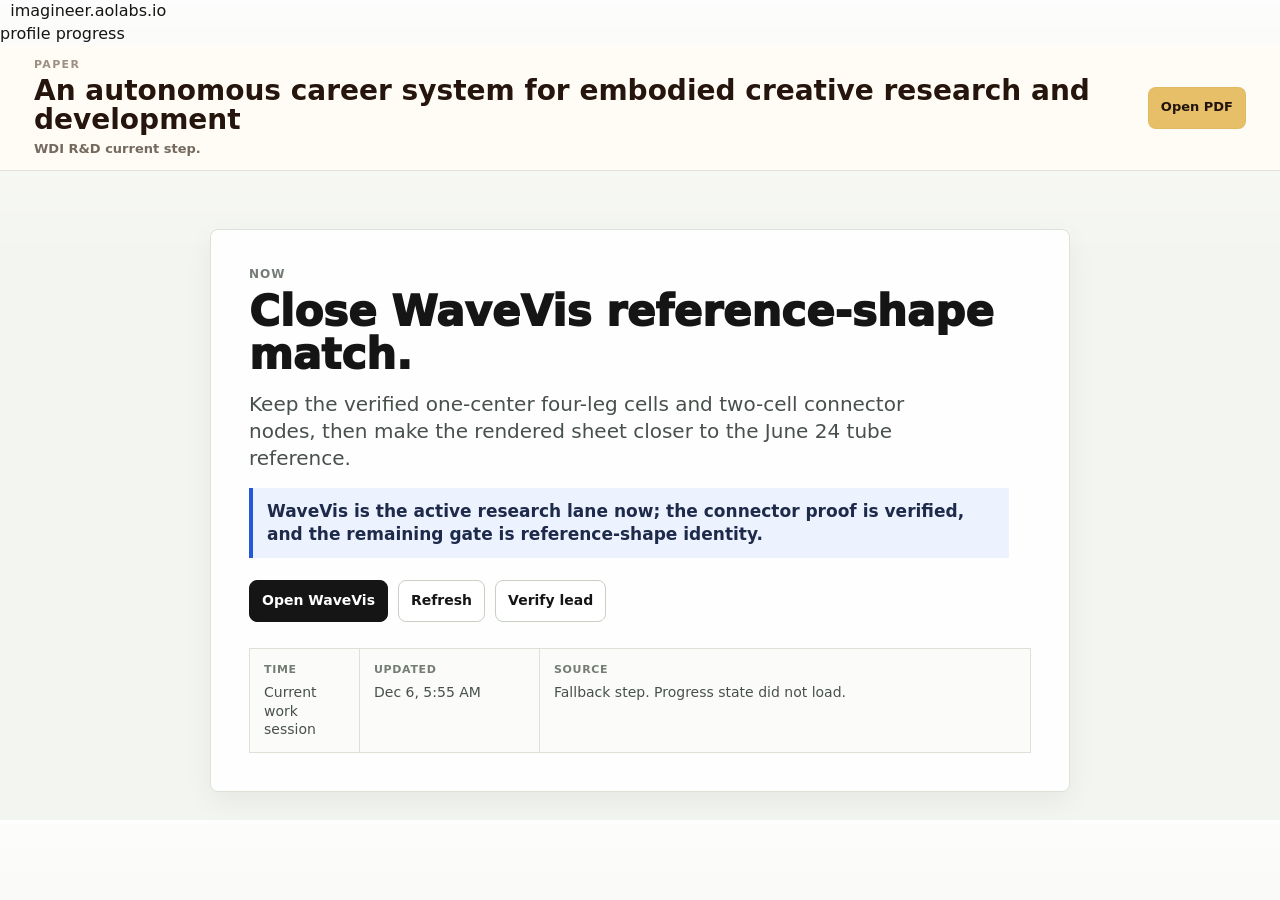
==== commit 0f6c2eb4: "Fix Imagineer current-step first paint" ====
--- a/index.html
+++ b/index.html
@@ -58,27 +58,27 @@
 
     <section class="panel single-step" aria-labelledby="step-title">
       <p class="kicker">Now</p>
-      <h1 id="step-title">Loading current step.</h1>
-      <p id="step-body" class="step-copy">Reading Progress and Imagineer state.</p>
-      <p id="step-why" class="step-why" hidden></p>
+      <h1 id="step-title">Close WaveVis reference-shape match.</h1>
+      <p id="step-body" class="step-copy">Keep the verified one-center four-leg cells and two-cell connector nodes, then make the rendered sheet closer to the June 24 tube reference.</p>
+      <p id="step-why" class="step-why">WaveVis is the active research lane now; the connector proof is verified, and the remaining gate is reference-shape identity.</p>
       <div class="step-actions">
-        <a id="step-link" class="button-link" href="https://docs.google.com/document/d/1Ffi51WavVvaFBUQX37AbFQ4ZKGEkRlGl-NRcOVQP03c/edit">Open doc</a>
+        <a id="step-link" class="button-link" href="https://aolabs.io/wavevis/">Open WaveVis</a>
         <button id="refresh" type="button">Refresh</button>
         <button id="lead-check" type="button">Verify lead</button>
       </div>
       <p id="source-status" class="source-status" aria-live="polite"></p>
-      <dl class="step-meta" id="step-meta" aria-label="Current basis" hidden>
+      <dl class="step-meta" id="step-meta" aria-label="Current basis">
         <div>
           <dt>Time</dt>
-          <dd id="step-time"></dd>
+          <dd id="step-time">Current work session</dd>
         </div>
         <div>
           <dt>Updated</dt>
-          <dd id="step-updated"></dd>
+          <dd id="step-updated">Jun 29</dd>
         </div>
         <div>
           <dt>Source</dt>
-          <dd id="step-source"></dd>
+          <dd id="step-source">WaveVis connector proof and reference-shape gate.</dd>
         </div>
       </dl>
       <section id="life-loop" class="life-loop" aria-labelledby="life-loop-title" hidden>
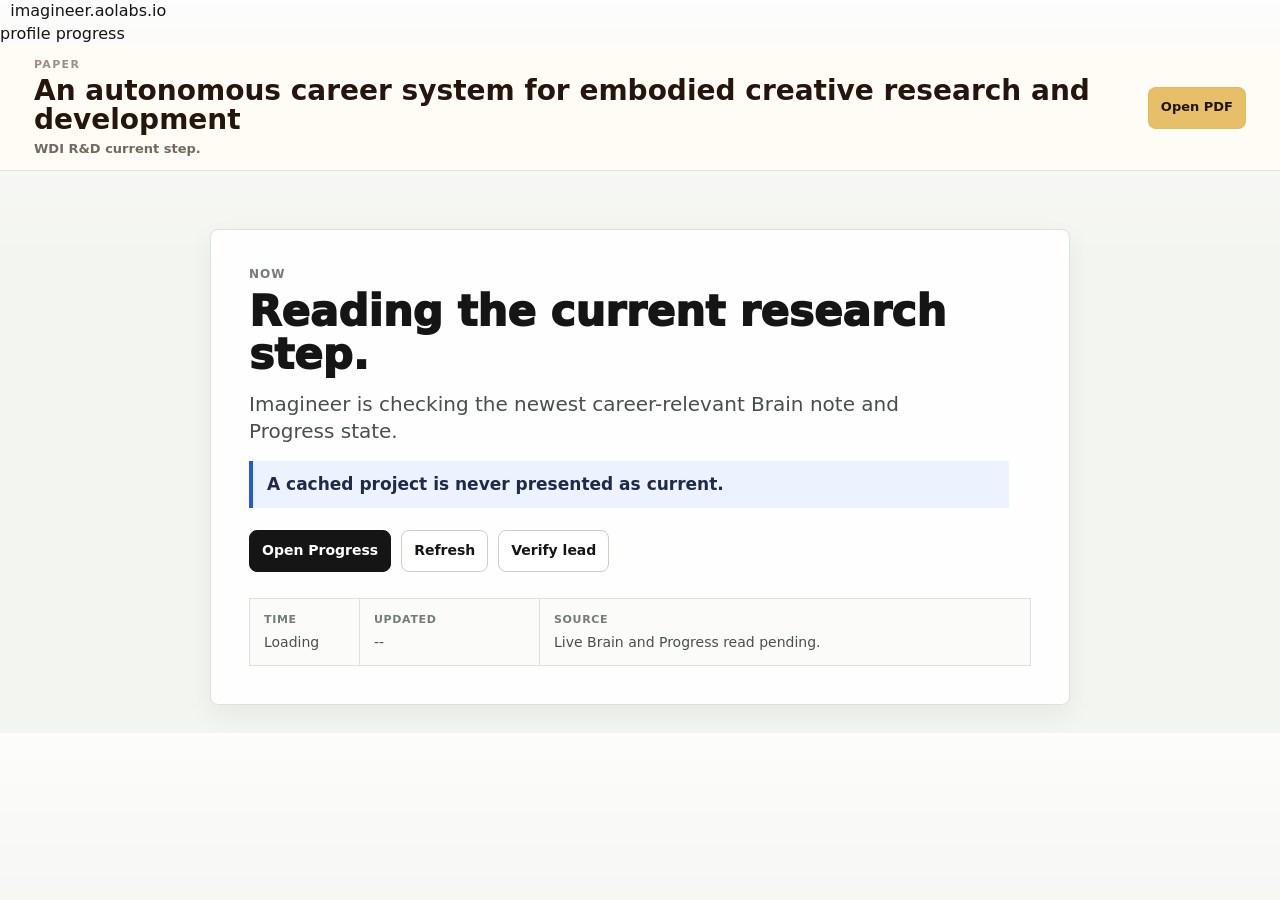
==== commit 1c1b442c: "Follow current Brain and Progress research" ====
--- a/index.html
+++ b/index.html
@@ -58,11 +58,11 @@
 
     <section class="panel single-step" aria-labelledby="step-title">
       <p class="kicker">Now</p>
-      <h1 id="step-title">Close WaveVis reference-shape match.</h1>
-      <p id="step-body" class="step-copy">Keep the verified one-center four-leg cells and two-cell connector nodes, then make the rendered sheet closer to the June 24 tube reference.</p>
-      <p id="step-why" class="step-why">WaveVis is the active research lane now; the connector proof is verified, and the remaining gate is reference-shape identity.</p>
+      <h1 id="step-title">Reading the current research step.</h1>
+      <p id="step-body" class="step-copy">Imagineer is checking the newest career-relevant Brain note and Progress state.</p>
+      <p id="step-why" class="step-why">A cached project is never presented as current.</p>
       <div class="step-actions">
-        <a id="step-link" class="button-link" href="https://aolabs.io/wavevis/">Open WaveVis</a>
+        <a id="step-link" class="button-link" href="https://progress.aolabs.io/">Open Progress</a>
         <button id="refresh" type="button">Refresh</button>
         <button id="lead-check" type="button">Verify lead</button>
       </div>
@@ -78,7 +78,7 @@
         </div>
         <div>
           <dt>Source</dt>
-          <dd id="step-source">WaveVis connector proof and reference-shape gate.</dd>
+          <dd id="step-source">Live Brain and Progress read pending.</dd>
         </div>
       </dl>
       <section id="life-loop" class="life-loop" aria-labelledby="life-loop-title" hidden>
@@ -89,6 +89,6 @@
     </section>
   </main>
 
-  <script src="./app.js?v=20260625-no-process-surface"></script>
+  <script src="./app.js?v=20260724-brain-progress-current-step"></script>
 </body>
 </html>
